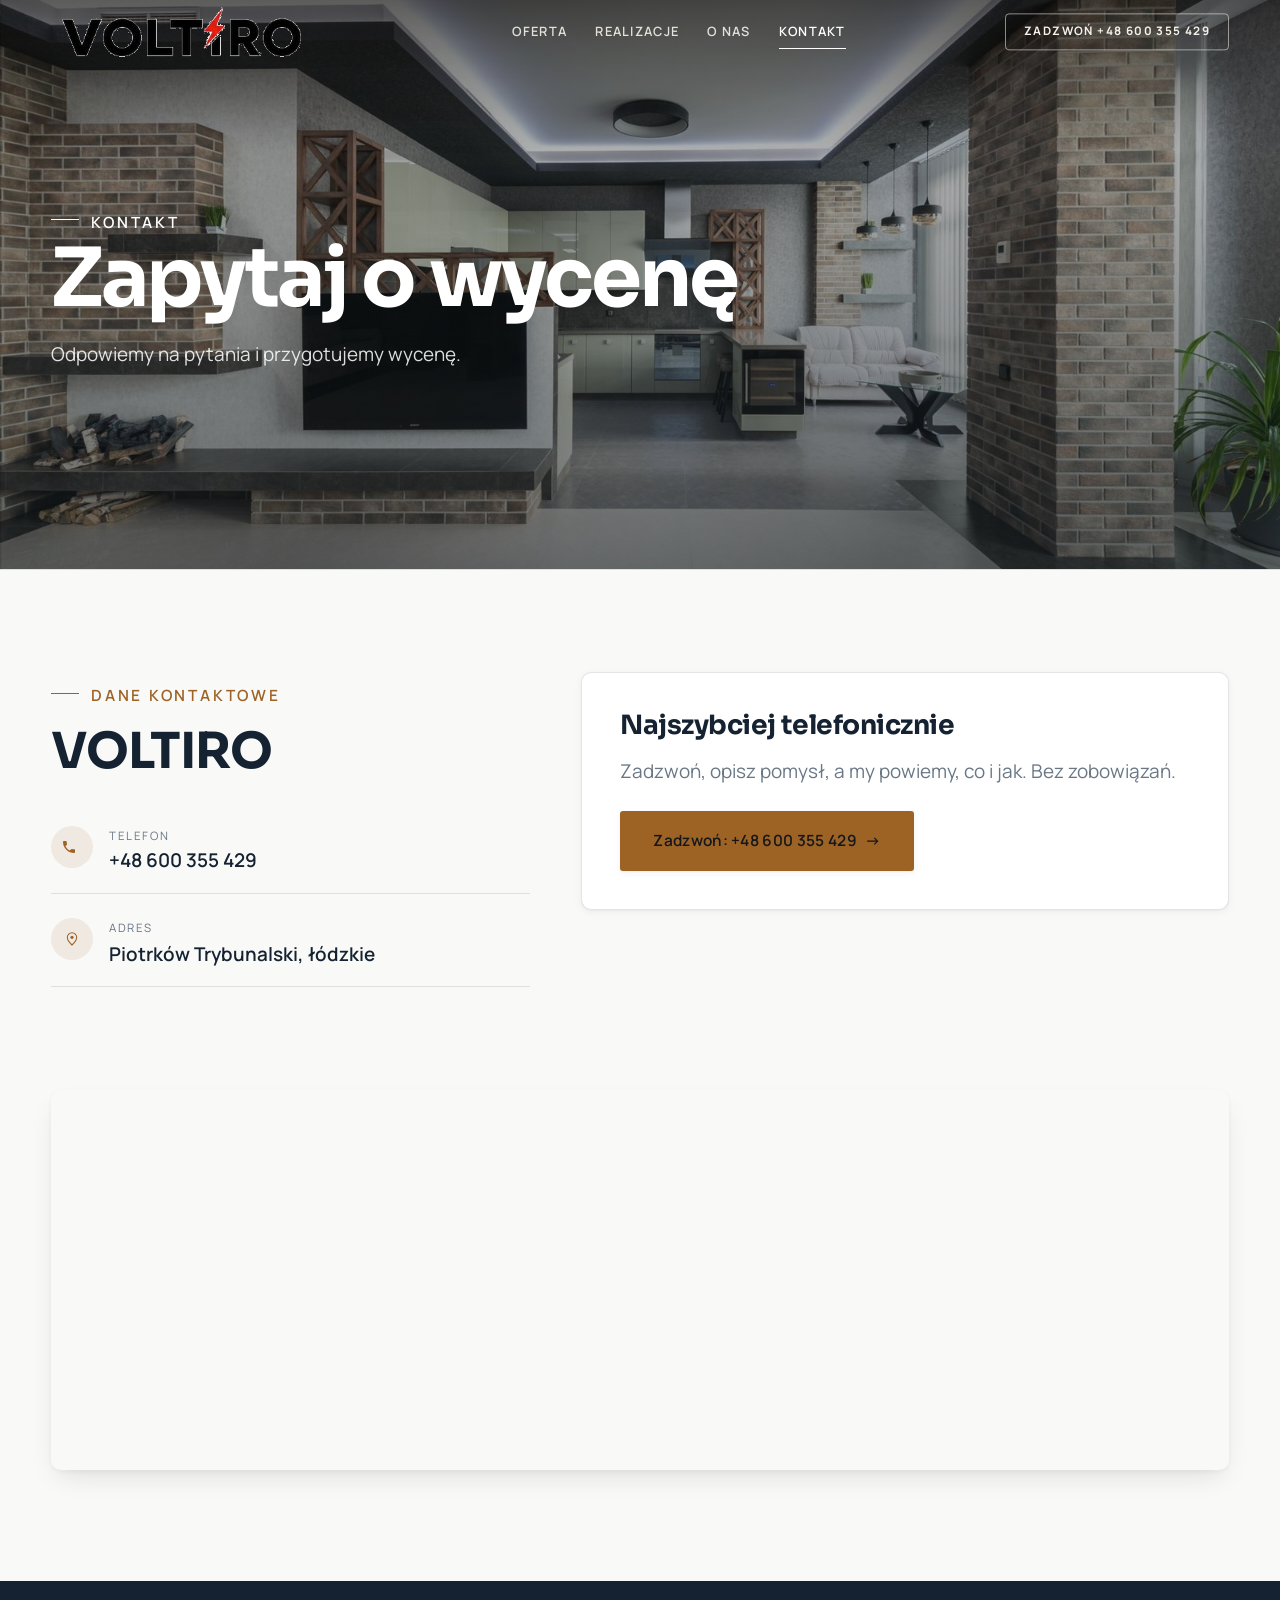
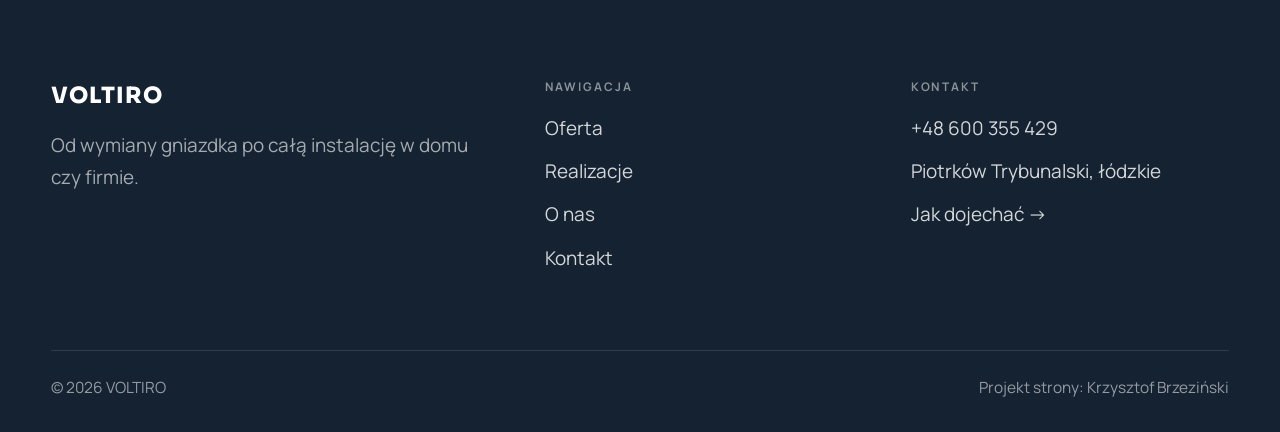
==== kontakt.html @ 6e421669 "Strona demo: voltiro" ====
<!DOCTYPE html>
<html lang="pl">
<head>
<meta charset="UTF-8">
<meta name="viewport" content="width=device-width, initial-scale=1.0">
<title>Kontakt - VOLTIRO</title>
<meta name="description" content="Kontakt VOLTIRO - Piotrków Trybunalski, łódzkie">
<link rel="preconnect" href="https://fonts.googleapis.com">
<link rel="preconnect" href="https://fonts.gstatic.com" crossorigin>
<link href="https://fonts.googleapis.com/css2?family=Sora:wght@600;700;800&family=Manrope:wght@400;500;600&display=swap" rel="stylesheet">
<link rel="stylesheet" href="assets/styles.css">
</head>
<body>

<header class="nav">
  <div class="wrap nav-inner">
    <a class="brand brand-has-logo" href="index.html"><img class="brand-logo" src="img/logo.png" alt="VOLTIRO"></a>
    <nav class="nav-links">
      <a href="oferta.html">Oferta</a>
      <a href="realizacje.html">Realizacje</a>
      <a href="o-nas.html">O nas</a>
      <a href="kontakt.html" class="active">Kontakt</a>
      <a href="tel:+48600355429" class="btn btn-accent">Zadzwoń +48 600 355 429</a>
    </nav>
    <button class="nav-toggle" aria-label="Menu"><span></span><span></span><span></span></button>
  </div>
</header>

<section class="pagehead">
  <img src="img/g4.jpg" alt="VOLTIRO - Zapytaj o wycenę">
  <div class="wrap">
    <span class="eyebrow">Kontakt</span>
    <h1>Zapytaj o wycenę</h1>
    <p>Odpowiemy na pytania i przygotujemy wycenę.</p>
  </div>
</section>
<section>
  <div class="wrap contact-grid">
    <div class="reveal">
      <span class="eyebrow">Dane kontaktowe</span>
      <h2 style="margin:var(--space-4) 0 var(--space-6)">VOLTIRO</h2>
      <div class="info-list">
        <div class="info-row"><div class="ic"><svg class="ico-tel" width="16" height="16" viewBox="0 0 24 24" fill="none" aria-hidden="true"><path d="M6.6 10.8a15.5 15.5 0 0 0 6.6 6.6l2.2-2.2a1 1 0 0 1 1-.24 11.4 11.4 0 0 0 3.6.58 1 1 0 0 1 1 1V20a1 1 0 0 1-1 1A17 17 0 0 1 3 4a1 1 0 0 1 1-1h3.5a1 1 0 0 1 1 1c0 1.25.2 2.46.58 3.6a1 1 0 0 1-.25 1l-2.23 2.2Z" fill="currentColor"/></svg></div><div><div class="lbl">Telefon</div><a class="val" href="tel:+48600355429">+48 600 355 429</a></div></div>
        <div class="info-row"><div class="ic"><svg class="ico-pin" width="16" height="16" viewBox="0 0 24 24" fill="none" aria-hidden="true"><path d="M12 21s7-6.1 7-11.5A7 7 0 0 0 5 9.5C5 14.9 12 21 12 21Z" stroke="currentColor" stroke-width="1.6" fill="none"/><circle cx="12" cy="9.5" r="2.4" fill="currentColor"/></svg></div><div><div class="lbl">Adres</div><div class="val">Piotrków Trybunalski, łódzkie</div></div></div>
      </div>
    </div>
    <div class="reveal">
      <div class="form">
        <h3 style="margin-bottom:var(--space-4)">Najszybciej telefonicznie</h3>
        <p class="muted" style="margin-bottom:var(--space-5)">Zadzwoń, opisz pomysł, a my powiemy, co i jak. Bez zobowiązań.</p>
        <a href="tel:+48600355429" class="btn btn-accent" style="justify-content:center">Zadzwoń: +48 600 355 429 <span class="arr">→</span></a>
      </div>
    </div>
  </div>
</section>
<section style="padding-top:0">
  <div class="wrap reveal">
    <iframe class="map" title="VOLTIRO - Piotrków Trybunalski" src="https://maps.google.com/maps?q=VOLTIRO%20Piotrk%C3%B3w%20Trybunalski&z=15&output=embed" loading="lazy" referrerpolicy="no-referrer-when-downgrade"></iframe>
  </div>
</section>

<footer>
  <div class="wrap">
    <div class="foot-grid">
      <div class="foot-brand">
        <div class="name">VOLTIRO</div>
        <p>Od wymiany gniazdka po całą instalację w domu czy firmie.</p>
      </div>
      <div class="foot-col">
        <h4>Nawigacja</h4>
        <a href="oferta.html">Oferta</a>
        <a href="realizacje.html">Realizacje</a>
        <a href="o-nas.html">O nas</a>
        <a href="kontakt.html">Kontakt</a>
      </div>
      <div class="foot-col">
        <h4>Kontakt</h4>
        <a href="tel:+48600355429">+48 600 355 429</a>
        <p>Piotrków Trybunalski, łódzkie</p>
        <a href="https://www.google.com/maps?cid=14498389958621263800" target="_blank" rel="noopener">Jak dojechać →</a>
      </div>
    </div>
    <div class="foot-bot">
      <span>© 2026 VOLTIRO</span>
      <span>Projekt strony: Krzysztof Brzeziński</span>
    </div>
  </div>
</footer>
<div class="sticky-call"><a class="sc-call" href="tel:+48600355429"><svg class="ico-tel" width="16" height="16" viewBox="0 0 24 24" fill="none" aria-hidden="true"><path d="M6.6 10.8a15.5 15.5 0 0 0 6.6 6.6l2.2-2.2a1 1 0 0 1 1-.24 11.4 11.4 0 0 0 3.6.58 1 1 0 0 1 1 1V20a1 1 0 0 1-1 1A17 17 0 0 1 3 4a1 1 0 0 1 1-1h3.5a1 1 0 0 1 1 1c0 1.25.2 2.46.58 3.6a1 1 0 0 1-.25 1l-2.23 2.2Z" fill="currentColor"/></svg> Zadzwoń</a><a class="sc-quote" href="kontakt.html">Bezpłatna wycena</a></div>

<script src="assets/main.js"></script>
</body>
</html>
---- assets/styles.css ----
/* ============================================================
   STOLBASZ — premium, architektoniczny B2B fit-out
   Jasna paleta, zero brązu. System wg premium-web-craft.
   Projekt strony: Krzysztof Brzeziński
   ============================================================ */

:root{
  /* PALETA — jasna, architektoniczna, chłodna */
  --paper:#f5f7fa;          /* główne tło */
  --paper-2:#e7edf3;        /* sekcje alternatywne (chłodny jasny szary) */
  --paper-3:#e7edf3;        /* delikatne wypełnienia */
  --ink:#142231;            /* tekst główny — chłodny grafit */
  --ink-soft:#2c3e52;       /* nagłówki drugorzędne */
  --muted:#697785;          /* tekst poboczny */
  --line:rgba(20,34,49,.12);/* hairline */
  --accent:#e8a00c;         /* stonowany petrol-slate — jedyny akcent */
  --accent-d:#c47f06;
  --accent-soft:rgba(232,160,12,.10);
  --dark:#142231;           /* sekcje ciemne (stopka/CTA) */

  /* ODSTĘPY — skala 4/8 */
  --space-1:4px; --space-2:8px; --space-3:12px; --space-4:16px; --space-5:24px;
  --space-6:32px; --space-7:48px; --space-8:64px; --space-9:96px; --space-10:128px;

  /* TYPOGRAFIA — fluid clamp() (skala podbita 16.07.2026: większe, czytelniejsze litery — uwaga Adama) */
  --text-sm:clamp(.9rem,.87rem + .12vw,1rem);
  --text-base:clamp(1.08rem,1.04rem + .18vw,1.2rem);
  --text-lg:clamp(1.24rem,1.15rem + .34vw,1.44rem);
  --text-h3:clamp(1.34rem,1.22rem + .55vw,1.66rem);
  --text-h2:clamp(2.1rem,1.66rem + 2.1vw,3.1rem);
  --text-h1:clamp(2.9rem,2.1rem + 4vw,5.1rem);

  /* PROMIENIE — architektoniczne, raczej ostre */
  --r-sm:3px; --r-md:6px; --r-lg:10px;

  /* RUCH */
  --ease:cubic-bezier(.25,.46,.45,.94); --dur:.24s;

  /* CIENIE — miękkie, warstwowe */
  --sh-sm:0 1px 2px rgba(16,24,32,.04), 0 2px 8px rgba(16,24,32,.05);
  --sh-md:0 2px 6px rgba(16,24,32,.05), 0 12px 28px -8px rgba(16,24,32,.12);
  --sh-lg:0 6px 14px rgba(16,24,32,.07), 0 26px 56px -18px rgba(16,24,32,.22);

  --hairline:1px solid var(--line);

  --font-display:'Sora','Manrope',sans-serif;
  --font-body:'Manrope',sans-serif;
}

*{box-sizing:border-box;margin:0;padding:0}
html{scroll-behavior:smooth}
body{
  font-family:var(--font-body);
  font-size:var(--text-base);
  line-height:1.65;
  color:var(--ink);
  background:var(--paper);
  -webkit-font-smoothing:antialiased;
  text-rendering:optimizeLegibility;
}
img{max-width:100%;display:block}
a{color:inherit;text-decoration:none}

.wrap{width:min(92%,1180px);margin-inline:auto}
section{padding-block:clamp(52px,6.5vw,96px)}

h1,h2,h3{font-family:var(--font-display);font-weight:700;line-height:1.08;letter-spacing:-.02em;color:var(--ink)}
h1{font-size:var(--text-h1);letter-spacing:-.035em}
h2{font-size:var(--text-h2);letter-spacing:-.025em}
h3{font-size:var(--text-h3)}
p{max-width:65ch}

.eyebrow{
  font-family:var(--font-body);
  font-size:var(--text-sm);
  font-weight:600;
  letter-spacing:.18em;
  text-transform:uppercase;
  color:var(--accent);
  display:inline-flex;align-items:center;gap:var(--space-3);
}
/* flex:none + margin-top = kreska trzyma się PIERWSZEJ linii. Wcześniej align-items:center
   centrowało ją względem całego bloku i przy zawinięciu (długi kicker typu
   „…WNĘTRZ · LESZNO · OD 2019") druga linia lądowała z brzydkim wcięciem. */
.eyebrow{align-items:flex-start}
.eyebrow>*,.eyebrow{text-wrap:balance}   /* dlugi kicker lamal sie na sierote typu samo „2019" w drugiej linii */
.eyebrow::before{content:"";width:28px;height:1px;background:var(--accent);display:inline-block;flex:none;margin-top:.62em}

.muted{color:var(--muted)}
.lead{font-size:var(--text-lg);line-height:1.55;color:var(--ink-soft);max-width:50ch}

/* ---------- BUTTONS ---------- */
.btn{
  display:inline-flex;align-items:center;gap:var(--space-2);
  font-weight:600;font-size:var(--text-sm);letter-spacing:.02em;
  padding:var(--space-4) var(--space-6);
  border-radius:var(--r-sm);
  transition:transform var(--dur) var(--ease),box-shadow var(--dur) var(--ease),background var(--dur) var(--ease);
  cursor:pointer;border:1px solid transparent;
}
.btn-accent{background:var(--accent);color:#fff;box-shadow:var(--sh-sm)}
.btn-accent:hover{background:var(--accent-d);transform:translateY(-2px);box-shadow:var(--sh-md)}
.btn-accent:active{transform:translateY(0);box-shadow:var(--sh-sm)}
.btn-ghost{background:transparent;color:var(--ink);border-color:var(--line)}
.btn-ghost:hover{border-color:var(--accent);color:var(--accent);transform:translateY(-2px)}
.btn-light{background:#fff;color:var(--ink);box-shadow:var(--sh-sm)}
.btn-light:hover{transform:translateY(-2px);box-shadow:var(--sh-md)}
.btn .arr{transition:transform var(--dur) var(--ease)}
.btn:hover .arr{transform:translateX(4px)}

/* ---------- NAV ---------- */
.nav{
  position:sticky;top:0;z-index:50;
  background:color-mix(in srgb,var(--paper) 88%,transparent);
  backdrop-filter:saturate(140%) blur(10px);
  border-bottom:var(--hairline);
}
.nav-inner{display:flex;align-items:center;justify-content:space-between;height:72px}
.brand{display:flex;flex-direction:column;line-height:1}
.brand .name{font-family:var(--font-display);font-weight:800;font-size:1.35rem;letter-spacing:.04em}
.brand .sub{font-size:.62rem;letter-spacing:.34em;text-transform:uppercase;color:var(--muted);margin-top:5px}
.nav-links{display:flex;align-items:center;gap:var(--space-6)}
.nav-links a{font-size:var(--text-sm);font-weight:500;color:var(--ink-soft);position:relative;padding-block:4px;transition:color var(--dur) var(--ease)}
.nav-links a::after{content:"";position:absolute;left:0;bottom:0;width:0;height:1.5px;background:var(--accent);transition:width var(--dur) var(--ease)}
.nav-links a:hover,.nav-links a.active{color:var(--ink)}
.nav-links a:hover::after,.nav-links a.active::after{width:100%}
.nav-links .btn{padding:var(--space-2) var(--space-5)}
/* przyciski w nav: właściwy kolor (przebij .nav-links a) + bez podkreślenia */
.nav-links a.btn-accent{color:#fff}
.nav-links a.btn-ghost,.nav-links a.btn-light{color:var(--ink)}
.nav-links a.btn::after{display:none}
.nav-toggle{display:none;background:none;border:none;cursor:pointer;flex-direction:column;gap:5px;padding:8px}
.nav-toggle span{width:24px;height:2px;background:var(--ink);transition:var(--dur)}

/* ---------- HERO (split) ---------- */
.hero{position:relative;overflow:hidden;border-bottom:var(--hairline)}
.hero-grid{display:grid;grid-template-columns:1.05fr .95fr;gap:clamp(24px,4vw,60px);align-items:center;
  padding-block:clamp(36px,4.5vw,64px)}
.hero-copy .eyebrow{margin-bottom:var(--space-5)}
.hero-copy h1{margin-bottom:var(--space-5)}
.hero-copy .lead{margin-bottom:var(--space-7)}
.hero-actions{display:flex;flex-wrap:wrap;gap:var(--space-4)}
.hero-art{position:relative;aspect-ratio:4/3;border-radius:var(--r-lg);overflow:hidden;box-shadow:var(--sh-lg)}
.hero-art img{width:100%;height:100%;object-fit:cover}
.hero-art::after{content:"";position:absolute;inset:0;background:linear-gradient(180deg,transparent 55%,rgba(18,24,28,.28))}
.hero-badge{position:absolute;left:var(--space-5);bottom:var(--space-5);z-index:2;
  background:rgba(252,252,251,.94);backdrop-filter:blur(4px);
  border-radius:var(--r-md);padding:var(--space-4) var(--space-5);box-shadow:var(--sh-md);max-width:78%}
.hero-badge strong{display:block;font-family:var(--font-display);font-size:1rem;letter-spacing:-.01em}
.hero-badge span{font-size:var(--text-sm);color:var(--muted)}

/* ---------- HERO duży / kinowy (strona główna) ---------- */
.hero-cine{position:relative;min-height:clamp(560px,82vh,840px);min-height:clamp(560px,82svh,840px);display:flex;align-items:center;overflow:hidden;border-bottom:var(--hairline)}
.hero-cine>img{position:absolute;inset:0;width:100%;height:100%;object-fit:cover;z-index:0}
.hero-cine::after{content:"";position:absolute;inset:0;z-index:1;
  background:linear-gradient(95deg,rgba(13,18,23,.86) 0%,rgba(13,18,23,.64) 32%,rgba(13,18,23,.24) 62%,rgba(13,18,23,.04) 100%)}
.hero-cine .wrap{position:relative;z-index:2;padding-block:var(--space-8)}
.hero-cine .hero-copy{max-width:660px}
.hero-cine .eyebrow{color:#fff;margin-bottom:var(--space-5)}
.hero-cine .eyebrow::before{background:#fff}
.hero-cine h1{color:#fff;margin-bottom:var(--space-5);font-size:clamp(2.9rem,2rem + 4.4vw,5.2rem);text-wrap:balance}
.hero-cine .lead{color:rgba(255,255,255,.92);max-width:48ch;margin-bottom:var(--space-7)}
.hero-cine .hero-actions{display:flex;flex-wrap:wrap;gap:var(--space-4)}
/* NISKIE OKNO (laptop z dokiem i paskami przeglądarki ma ~700-780 px wysokości widoku):
   H1 do 5.2rem + długi lead nie mieściły się i przyciski wypadały POD krawędź ekranu -
   klient widział stronę bez ani jednego CTA. Skalujemy w dół, zamiast przycinać treść. */
@media(min-width:821px) and (max-height:820px){
  .hero-cine{min-height:clamp(520px,94svh,780px)}
  .hero-cine .wrap{padding-block:var(--space-6)}
  .hero-cine h1{font-size:clamp(2.2rem,1.5rem + 2.6vw,3.6rem);margin-bottom:var(--space-4)}
  .hero-cine .eyebrow{margin-bottom:var(--space-4)}
  .hero-cine .lead{margin-bottom:var(--space-5);max-width:44ch}
}
@media(max-width:680px){
  .hero-cine{min-height:clamp(520px,76vh,640px);min-height:clamp(520px,76svh,640px);align-items:flex-end}
  .hero-cine::after{background:linear-gradient(0deg,rgba(13,18,23,.9) 6%,rgba(13,18,23,.45) 55%,rgba(13,18,23,.25) 100%)}
  .hero-cine .wrap{padding-bottom:var(--space-9)}
  /* TELEFON (~90% oglądających): lead potrafił zająć 8 linii i zepchnąć CTA poza pierwszy ekran.
     Zwężamy interlinię i skalę - treści nie ucinamy, bo to ona sprzedaje. */
  .hero-cine .lead{font-size:.98rem;line-height:1.5;margin-bottom:var(--space-5)}
  .hero-cine .eyebrow{font-size:.72rem;letter-spacing:.13em;margin-bottom:var(--space-4)}
  .hero-cine .eyebrow::before{width:20px}
  .hero-cine h1{margin-bottom:var(--space-4)}
}

/* full-bleed hero variant (podstrony) */
.pagehead{position:relative;min-height:46vh;min-height:46svh;display:flex;align-items:flex-end;overflow:hidden;border-bottom:var(--hairline)}
.pagehead img{position:absolute;inset:0;width:100%;height:100%;object-fit:cover}
.pagehead::after{content:"";position:absolute;inset:0;background:linear-gradient(180deg,rgba(18,24,28,.25),rgba(18,24,28,.62))}
.pagehead .wrap{position:relative;z-index:2;padding-block:var(--space-9);color:#fff}
.pagehead h1{color:#fff;max-width:18ch}
.pagehead .eyebrow{color:#fff}
.pagehead .eyebrow::before{background:#fff}
.pagehead p{color:rgba(255,255,255,.86);margin-top:var(--space-4);max-width:54ch}

/* ---------- STRIP (pasek skrótów / liczby) ---------- */
.strip{background:var(--dark);color:#fff}
.strip .wrap{display:grid;grid-template-columns:repeat(4,1fr);gap:var(--space-6);padding-block:var(--space-8)}
.strip .item .k{font-family:var(--font-display);font-size:clamp(1.6rem,1.2rem + 1.4vw,2.4rem);font-weight:800;letter-spacing:-.02em;color:#fff}
.strip .item .v{font-size:var(--text-sm);color:rgba(255,255,255,.66);margin-top:var(--space-2);line-height:1.45}
.strip .item{border-left:2px solid var(--accent);padding-left:var(--space-5)}

/* ---------- SECTION HEAD ---------- */
.head{max-width:48rem;margin-bottom:var(--space-8)}
.head.center{margin-inline:auto;text-align:center}
.head .eyebrow{margin-bottom:var(--space-4)}
.head h2{margin-bottom:var(--space-4)}
.head p{color:var(--muted);font-size:var(--text-lg);line-height:1.55}
.head.center p{margin-inline:auto}

/* ---------- INTRO SPLIT ---------- */
.split{display:grid;grid-template-columns:.92fr 1.08fr;gap:clamp(28px,5vw,80px);align-items:center}
.split.rev{grid-template-columns:1.08fr .92fr}
.split.rev .split-art{order:-1}
.split-art{position:relative;aspect-ratio:5/4;border-radius:var(--r-lg);overflow:hidden;box-shadow:var(--sh-lg)}
.split-art img{width:100%;height:100%;object-fit:cover}
.split-copy h2{margin-bottom:var(--space-5)}
.split-copy p+p{margin-top:var(--space-4)}
.split-copy .btn{margin-top:var(--space-6)}

/* ---------- SERVICES (zakres) ---------- */
.svc-grid{display:grid;grid-template-columns:repeat(auto-fit,minmax(280px,1fr));gap:var(--space-5)}
.svc{background:#fff;border:var(--hairline);border-radius:var(--r-md);padding:var(--space-7) var(--space-6);
  transition:transform var(--dur) var(--ease),box-shadow var(--dur) var(--ease),border-color var(--dur) var(--ease);
  position:relative;overflow:hidden}
.svc::before{content:"";position:absolute;left:0;top:0;width:3px;height:0;background:var(--accent);transition:height var(--dur) var(--ease)}
.svc:hover{transform:translateY(-4px);box-shadow:var(--sh-md);border-color:transparent}
.svc:hover::before{height:100%}
.svc .ic{font-family:var(--font-display);font-size:.8rem;font-weight:700;letter-spacing:.12em;color:var(--accent);margin-bottom:var(--space-4)}
.svc h3{margin-bottom:var(--space-3);font-size:1.22rem}
.svc p{color:var(--muted);font-size:var(--text-base);line-height:1.6}

/* big detailed service rows */
.svc-row{display:grid;grid-template-columns:.8fr 1.2fr;gap:clamp(20px,4vw,60px);align-items:center;padding-block:var(--space-8)}
.svc-row+.svc-row{border-top:var(--hairline)}
.svc-row.rev{grid-template-columns:1.2fr .8fr}
/* Naprzemienny układ wierszy oferty: co drugi wiersz ma zdjęcie po PRAWEJ.
   Było `order:-1` — martwy kod, bo zdjęcie i tak jest pierwszym dzieckiem w HTML,
   więc wszystkie wiersze wyglądały identycznie (zdjęcie zawsze z lewej), a `rev`
   zmieniało tylko szerokość kolumn. Znalezione 29.07.2026 przy różnicowaniu kierunków
   animacji (pomiar pozycji: art.mid 390/502 przy row.mid 756 — zawsze lewa strona). */
.svc-row.rev .svc-row-art{order:2}
.svc-row-art{aspect-ratio:4/3;border-radius:var(--r-md);overflow:hidden;box-shadow:var(--sh-md)}
.svc-row-art img{width:100%;height:100%;object-fit:cover}
.svc-row h3{font-size:1.5rem;margin-bottom:var(--space-4)}
.svc-row .num{font-family:var(--font-display);font-size:.85rem;font-weight:700;letter-spacing:.14em;color:var(--accent);display:block;margin-bottom:var(--space-3)}
.svc-row ul{list-style:none;margin-top:var(--space-4);display:flex;flex-direction:column;gap:var(--space-2)}
.svc-row li{position:relative;padding-left:var(--space-5);color:var(--muted);font-size:var(--text-base)}
.svc-row li::before{content:"";position:absolute;left:0;top:.62em;width:8px;height:1px;background:var(--accent)}

/* ---------- GALLERY (realizacje) ---------- */
.gallery{display:grid;grid-template-columns:repeat(12,1fr);gap:var(--space-4);grid-auto-rows:200px}
/* GALERIA MASONRY — pionowe zdjęcia (portrety beauty/wellness) bez przycinania: kolumny, height auto */
.gallery-masonry{column-count:3;column-gap:var(--space-4)}
@media(max-width:900px){.gallery-masonry{column-count:2}}
@media(max-width:560px){.gallery-masonry{column-count:1}}
.gallery-masonry .m-tile{break-inside:avoid;margin:0 0 var(--space-4);padding:0;position:relative;overflow:hidden;border-radius:var(--r-md);border:1px solid var(--line)}
.gallery-masonry .m-tile img{width:100%;height:auto;display:block}
.gallery-masonry .m-tile .cap{position:absolute;left:0;right:0;bottom:0;padding:var(--space-4);color:#fff;background:linear-gradient(0deg,rgba(0,0,0,.55),transparent);font-size:var(--text-sm)}
.gallery-masonry .m-tile .cap small{display:block;font-weight:400;opacity:.78;letter-spacing:.04em;text-transform:uppercase;font-size:.66rem;margin-top:3px}
.tile{position:relative;overflow:hidden;border-radius:var(--r-md);box-shadow:var(--sh-sm);
  transition:transform var(--dur) var(--ease),box-shadow var(--dur) var(--ease)}
.tile img{width:100%;height:100%;object-fit:cover;transition:transform .6s var(--ease)}
.tile:hover{box-shadow:var(--sh-md)}
.tile:hover img{transform:scale(1.05)}
.tile .cap{position:absolute;left:0;right:0;bottom:0;padding:var(--space-5) var(--space-4) var(--space-4);
  background:linear-gradient(transparent,rgba(18,24,28,.78));color:#fff;
  font-size:var(--text-sm);font-weight:600;letter-spacing:.01em;
  opacity:0;transform:translateY(8px);transition:var(--dur) var(--ease)}
.tile:hover .cap{opacity:1;transform:translateY(0)}
.tile .cap small{display:block;font-weight:400;opacity:.78;letter-spacing:.04em;text-transform:uppercase;font-size:.66rem;margin-top:3px}
/* bento spans */
.t-wide{grid-column:span 6}
.t-tall{grid-column:span 6;grid-row:span 2}
.t-std{grid-column:span 6}
.t-third{grid-column:span 4}
.t-two3{grid-column:span 8}

/* ---------- TRUST / WIARYGODNOŚĆ ---------- */
.trust{background:var(--paper-2)}
.trust-grid{display:grid;grid-template-columns:repeat(auto-fit,minmax(240px,1fr));gap:var(--space-5);margin-top:var(--space-7)}
.trust-card{background:#fff;border-radius:var(--r-md);padding:var(--space-7) var(--space-6);box-shadow:var(--sh-sm);border-top:3px solid var(--accent)}
.trust-card .big{font-family:var(--font-display);font-size:clamp(1.8rem,1.3rem + 1.6vw,2.6rem);font-weight:800;letter-spacing:-.02em;color:var(--ink);line-height:1}
.trust-card h3{font-size:1.12rem;margin:var(--space-3) 0 var(--space-2)}
.trust-card p{color:var(--muted);font-size:var(--text-base);line-height:1.55}

/* ---------- CTA band ---------- */
.cta{background:var(--dark);color:#fff;position:relative;overflow:hidden}
.cta .wrap{display:grid;grid-template-columns:1.4fr .6fr;gap:var(--space-7);align-items:center;position:relative;z-index:2}
.cta h2{color:#fff;max-width:20ch}
.cta p{color:rgba(255,255,255,.74);margin-top:var(--space-4)}
.cta-actions{display:flex;flex-direction:column;gap:var(--space-3);align-items:flex-start}
.cta::before{content:"";position:absolute;right:-80px;top:-80px;width:360px;height:360px;border-radius:50%;
  background:radial-gradient(circle,var(--accent-soft),transparent 70%)}

/* ---------- CONTACT ---------- */
.contact-grid{display:grid;grid-template-columns:.85fr 1.15fr;gap:clamp(28px,4vw,56px);align-items:start}
.info-list{display:flex;flex-direction:column;gap:var(--space-2)}
.info-row{display:flex;gap:var(--space-4);align-items:flex-start;padding-block:var(--space-4);border-bottom:var(--hairline)}
.info-row .ic{flex:none;width:42px;height:42px;display:grid;place-items:center;border-radius:50%;
  background:var(--accent-soft);color:var(--accent);font-size:1.05rem}
.info-row .lbl{font-size:.72rem;letter-spacing:.14em;text-transform:uppercase;color:var(--muted)}
.info-row .val{font-weight:600;font-size:var(--text-base);margin-top:2px}
.info-row a.val:hover{color:var(--accent)}
.map{border:none;border-radius:var(--r-lg);box-shadow:var(--sh-md);width:100%;height:100%;min-height:380px;filter:grayscale(.2) contrast(1.02)}
.form{background:#fff;border:var(--hairline);border-radius:var(--r-lg);padding:clamp(24px,3vw,40px);box-shadow:var(--sh-sm)}
.form .fld{margin-bottom:var(--space-5)}
.form label{display:block;font-size:var(--text-sm);font-weight:600;margin-bottom:var(--space-2)}
.form input,.form textarea{width:100%;font-family:inherit;font-size:var(--text-base);color:var(--ink);
  padding:var(--space-4);border:var(--hairline);border-radius:var(--r-sm);background:var(--paper);transition:border-color var(--dur)}
.form input:focus,.form textarea:focus{outline:none;border-color:var(--accent);background:#fff}
.form textarea{resize:vertical;min-height:120px}
.form .note{font-size:var(--text-sm);color:var(--muted);margin-top:var(--space-3)}

/* ---------- FOOTER ---------- */
footer{background:var(--dark);color:#fff;padding-block:var(--space-9) var(--space-6)}
.foot-grid{display:grid;grid-template-columns:1.4fr 1fr 1fr;gap:var(--space-7);margin-bottom:var(--space-8)}
.foot-brand .name{font-family:var(--font-display);font-weight:800;font-size:1.4rem;letter-spacing:.04em}
.foot-brand p{color:rgba(255,255,255,.62);margin-top:var(--space-4);font-size:var(--text-base);max-width:38ch}
.foot-col h4{font-size:.74rem;letter-spacing:.16em;text-transform:uppercase;color:rgba(255,255,255,.5);margin-bottom:var(--space-4)}
.foot-col a,.foot-col p{display:block;color:rgba(255,255,255,.82);font-size:var(--text-base);margin-bottom:var(--space-3)}
.foot-col a:hover{color:#fff}
.foot-bot{border-top:1px solid rgba(255,255,255,.12);padding-top:var(--space-5);display:flex;justify-content:space-between;flex-wrap:wrap;gap:var(--space-3);
  font-size:var(--text-sm);color:rgba(255,255,255,.55)}
.foot-bot a:hover{color:#fff}

/* ---------- REVEAL ---------- */
.reveal{opacity:0;transform:translateY(22px);transition:opacity .6s var(--ease),transform .6s var(--ease)}
.reveal.in{opacity:1;transform:none}

/* ---------- RESPONSIVE ---------- */
@media(max-width:920px){
  .hero-grid,.split,.split.rev,.svc-row,.svc-row.rev,.cta .wrap,.contact-grid,.foot-grid{grid-template-columns:1fr}
  .split.rev .split-art,.svc-row.rev .svc-row-art{order:0}
  .hero-art{aspect-ratio:16/10;max-height:420px}
  .strip .wrap{grid-template-columns:repeat(2,1fr);gap:var(--space-7)}
  .gallery{grid-auto-rows:180px}
  .t-wide,.t-tall,.t-std,.t-third,.t-two3{grid-column:span 6}
  .t-tall{grid-row:span 1}
  .cta-actions{flex-direction:row;flex-wrap:wrap}
  .foot-grid{gap:var(--space-6)}
}
@media(max-width:680px){
  .nav-links{position:fixed;inset:72px 0 auto 0;background:var(--paper);flex-direction:column;align-items:stretch;
    gap:0;padding:var(--space-4) 6%;border-bottom:var(--hairline);box-shadow:var(--sh-md);
    transform:translateY(-120%);transition:transform var(--dur) var(--ease)}
  .nav-links.open{transform:translateY(0)}
  .nav-links a{padding-block:var(--space-4);border-bottom:var(--hairline)}
  .nav-links .btn{margin-top:var(--space-3);justify-content:center}
  .nav-toggle{display:flex}
  .strip .wrap{grid-template-columns:1fr}
  .gallery{grid-template-columns:repeat(6,1fr)}
  .foot-grid{grid-template-columns:1fr}
}
@media(prefers-reduced-motion:reduce){
  *{animation-duration:.01ms!important;transition:none!important}
  .reveal{opacity:1!important;transform:none!important}
  html{scroll-behavior:auto}
}

/* ============================================================
   PREMIUM LAYER — destylat deep-researchu branż (anty-AI, spokój).
   Zmienne STOLBASZ (--accent/--ink/--paper/--line/--dark). Ruch ledwo
   zauważalny, krzywa cubic-bezier(.16,.84,.44,1); prefers-reduced-motion
   pokryte blanketem wyżej. Karty hairline zamiast cieni = #1 sygnał „nie-AI".
   ============================================================ */

/* więcej oddechu między sekcjami (liderzy: 110-130px) */
section{padding-block:clamp(64px,8vw,128px)}

/* 1) Aksamitny reveal — dłuższa, miękka krzywa zamiast „skoku" */
.reveal{transition:opacity .9s cubic-bezier(.16,.84,.44,1),transform .9s cubic-bezier(.16,.84,.44,1);will-change:opacity,transform}
/* stagger TYLKO w galerii (tam pozycja = porządek dzieci) */
.gallery .reveal:nth-child(2){transition-delay:.07s}
.gallery .reveal:nth-child(3){transition-delay:.14s}
.gallery .reveal:nth-child(4){transition-delay:.21s}
.gallery .reveal:nth-child(5){transition-delay:.28s}
.gallery .reveal:nth-child(6){transition-delay:.35s}

/* 2) Hero STATYCZNY na .hero-cine — Ken Burns CAŁKIEM WYŁĄCZONY 26.06 (3. zgłoszenie Szymona).
   GENEZA: animowanie scale na <img> hero z teksturami (cegły/framugi) re-samplinguje obraz
   klatka po klatce → na części ekranów drobne drganie/shimmer = „heroshot się trzęsie".
   translateY usunięto wcześniej, scale-only + will-change/GPU NIE wystarczyły do GWARANCJI gładkości.
   Krzysztof zażądał pewności („make sure, że błąd się nie pojawi") > efekt. Zero animacji = 0% drgania.
   Delikatny zoom zostaje TYLKO w pełnoekranowych hero gastro/studio (hg-bg/hs-bg — tło, inny
   mechanizm, chwalone, nigdy nie zgłaszane). NIE wracać do KB na .hero-cine bez realnego testu
   na sprzęcie klienta — to ryzyko regresji „trzęsienia”. */
/* BEZPIECZNY "wow" na hero = jednorazowy FADE-IN (opacity), nie zoom.
   opacity nie dotyka bitmapy → gładkie na KAŻDYM zdjęciu/ekranie/GPU, zero ryzyka migotania.
   Geometryczny ruch (scale/translate) na .hero-cine jest ZAKAZANY (bramka pilnuje). */
@keyframes heroFade{from{opacity:0}to{opacity:1}}
.hero-cine>img{transform:none;animation:heroFade 1.1s ease-out both}

/* 3) Akcentowy hairline pod nagłówkiem sekcji, który „rysuje się" przy wejściu */
.head h2{position:relative;padding-bottom:18px}
.head h2::after{content:"";position:absolute;left:0;bottom:0;height:1px;width:0;background:var(--accent);transition:width 1s cubic-bezier(.16,.84,.44,1) .15s}
.head.center h2::after{left:50%;transform:translateX(-50%)}
.head.reveal.in h2::after,.head.center.reveal.in h2::after{width:54px}

/* 4) Karty HAIRLINE zamiast cieni/zaokrągleń (najmocniejszy anty-AI detal) */
.svc{background:transparent;border:1px solid var(--line);border-radius:var(--r-sm);box-shadow:none}
.svc:hover{box-shadow:none;border-color:var(--accent);transform:translateY(-3px)}
.trust-card{background:transparent;box-shadow:none;border:1px solid var(--line);border-top:2px solid var(--accent);border-radius:var(--r-sm)}
.tile{box-shadow:none;border-radius:var(--r-sm)}
.tile:hover{box-shadow:none}

/* 5) Sticky-nav kondensuje się po przewinięciu (sygnał dopracowania) */
.nav{transition:box-shadow .4s ease,background .4s ease}
.nav.is-stuck{box-shadow:0 1px 0 var(--line),0 14px 30px -24px rgba(0,0,0,.45)}
.nav-inner{transition:height .35s var(--ease)}
.nav.is-stuck .nav-inner{height:60px}

/* 6) MANIFESTO — pełnoekranowy cytat-bohater (zastępuje generyczne „Dlaczego my") */
.manifesto{background:var(--paper-2);text-align:center}
.manifesto .wrap{max-width:60rem}
.manifesto p{font-family:var(--font-display);font-style:italic;font-size:clamp(1.6rem,1rem + 2.4vw,2.8rem);line-height:1.32;color:var(--ink-soft);margin-inline:auto;max-width:26ch;position:relative;padding-top:var(--space-8)}
.manifesto p::before{content:"";position:absolute;top:0;left:50%;transform:translateX(-50%);width:54px;height:1px;background:var(--accent)}
.manifesto p span{color:var(--accent);font-style:italic}

/* 7) GATEWAYS — 3 duże bramy-zdjęcia (zamiast paska menu usług) */
.gateways{display:grid;grid-template-columns:repeat(3,1fr);gap:var(--space-4)}
.gateway{position:relative;aspect-ratio:3/4;overflow:hidden;border-radius:var(--r-sm);display:block}
.gateway img{width:100%;height:100%;object-fit:cover;transition:transform .8s var(--ease),filter .5s var(--ease)}
.gateway::after{content:"";position:absolute;inset:0;background:linear-gradient(180deg,transparent 38%,rgba(18,24,28,.74))}
.gateway:hover img{transform:scale(1.05);filter:brightness(1.05)}
.gateway .g-ttl{position:absolute;left:0;right:0;bottom:0;z-index:2;padding:var(--space-6) var(--space-5);color:#fff;font-family:var(--font-display);font-size:1.45rem;letter-spacing:-.01em;line-height:1.15}
.gateway .g-ttl small{display:block;font-family:var(--font-body);font-size:var(--text-sm);font-weight:400;opacity:.82;letter-spacing:.03em;margin-top:5px}
@media(max-width:760px){.gateways{grid-template-columns:1fr}.gateway{aspect-ratio:16/10}}

/* 8) LOGO klienta w nagłówku (gdy podane --logo) */
/* 52px domyślnie (feedback Bartka 06.07.2026: 40px ginęło, uwaga padła 3x; ~56px sprawdzone na żywym demie anna-borowiec-makeup) */
.brand-logo{height:64px;width:auto;max-width:300px;object-fit:contain;display:block}
.nav.is-stuck .brand-logo{height:52px}
@media(max-width:680px){.brand-logo{height:46px;max-width:210px}}


/* === RWD: nagłówki na wąskich ekranach (dodane 17.07.2026 razem z fixem clamp) ===
   Po przywróceniu działania clamp() dolna granica --text-h1 (2.9rem) rozpychała
   dokument przy długich polskich słowach na telefonach. Tu ją zjeżdżamy. */
@media (max-width:560px){
  :root{
    --text-h1:clamp(1.9rem, 1.15rem + 4.4vw, 2.7rem);
    --text-h2:clamp(1.5rem, 1rem + 3vw, 2.1rem);
  }
  .hero-cine h1{font-size:clamp(1.9rem, 1.15rem + 4.4vw, 2.7rem)}
  h1,h2{overflow-wrap:break-word}
}

/* GODZINY (godziny_grid z briefu) — dzień po lewej, godziny po prawej. Wcześniej BRAK stylu
   powodował sklejenie "Poniedziałek-Piątek8:00-20:00" (dodane 2026-07-21). Neutralne dla dem bez grafiku. */
.godz{display:flex;flex-direction:column;gap:2px;max-width:440px;margin-top:8px}
.godz-row{display:flex;justify-content:space-between;align-items:baseline;gap:24px;padding:10px 0;border-bottom:1px solid var(--line)}
.godz-row:last-child{border-bottom:0}
.godz-row b{font-weight:600;color:var(--ink)}
.godz-row span{color:var(--muted);white-space:nowrap}

/* === rodzina: fachowcy === */
/* ============================================================
   RODZINA: FACHOWCY (hydraulik/elektryk/remont/brukarstwo/ogrodzenia)
   Doklejane NA WIERZCH base.css. Dziedziczy paletę/fonty skórki (trade/elektryk).
   Filozofia: telefon-bohater + zaufanie + „bezpłatna wycena". Spokój, nie krzyk.
   (count-up i podwójny iframe mapy świadomie pominięte - krytyka blueprintu.)
   ============================================================ */

/* --- PROCES - oś „jak pracujemy" (podpis rodziny, czego nie ma w meblach) --- */
.proces{background:var(--paper-2)}
.proces-line{list-style:none;display:grid;grid-template-columns:repeat(4,1fr);gap:var(--space-5);position:relative;margin:0;padding:0}
.proces-line li{position:relative;padding-top:var(--space-7)}
.proces-line li::before{content:"";position:absolute;top:14px;left:0;right:0;height:1px;background:var(--line)}
.proces-line li:last-child::before{right:50%}
.proces-line li:first-child::before{left:50%}
.proces-line li::after{content:"";position:absolute;top:9px;left:calc(50% - 6px);width:11px;height:11px;border-radius:50%;background:var(--accent);box-shadow:0 0 0 4px var(--paper-2)}
.proces-line .pno{font-family:var(--font-display);font-weight:800;font-size:1.5rem;color:var(--accent);letter-spacing:-.02em;display:block;margin-bottom:var(--space-3);text-align:center}
.proces-line h3{font-size:1.1rem;margin-bottom:var(--space-2);text-align:center}
.proces-line p{color:var(--muted);font-size:var(--text-sm);line-height:1.5;text-align:center;max-width:26ch;margin-inline:auto}
@media(max-width:820px){
  .proces-line{grid-template-columns:1fr;gap:0}
  .proces-line li{padding:var(--space-5) 0 var(--space-5) var(--space-7)}
  .proces-line li::before{left:5px;right:auto;top:0;bottom:0;width:1px;height:auto}
  .proces-line li:first-child::before,.proces-line li:last-child::before{left:5px;right:auto}
  .proces-line li::after{top:var(--space-6);left:0}
  .proces-line .pno,.proces-line h3,.proces-line p{text-align:left;margin-inline:0}
}

/* --- OBSZAR DZIAŁANIA - lokalność (chipy z REALNEGO miasta, bez drugiego iframe) --- */
.obszar .head{text-align:center;margin-inline:auto}
.obszar .head .eyebrow{justify-content:center}
.obszar-list{list-style:none;display:flex;flex-wrap:wrap;justify-content:center;gap:var(--space-3);margin:0;padding:0;max-width:60rem;margin-inline:auto}
.obszar-list li{border:1px solid var(--line);border-radius:999px;padding:var(--space-2) var(--space-5);
  font-size:var(--text-sm);font-weight:600;color:var(--ink-soft);transition:border-color .24s var(--ease),color .24s var(--ease)}
.obszar-list li:hover{border-color:var(--accent);color:var(--accent)}
.obszar-list li.is-home{background:var(--accent);border-color:var(--accent);color:#fff}

/* --- STICKY-CALL - dolny pasek mobile (najważniejszy konwerter tej rodziny) --- */
.sticky-call{display:none}
@media(max-width:820px){
  .sticky-call{display:grid;grid-template-columns:1fr 1fr;gap:1px;position:fixed;left:0;right:0;bottom:0;z-index:90;
    background:var(--line);box-shadow:0 -6px 20px -10px rgba(0,0,0,.4)}
  .sticky-call a{padding:15px 8px;text-align:center;font-weight:700;font-size:.95rem;letter-spacing:.01em}
  .sc-call{background:var(--accent);color:#fff}
  .sc-quote{background:var(--paper);color:var(--ink)}
  body{padding-bottom:56px}
}

/* --- Blok „Awaria? Dzwoń” (opcjonalny, hydraulik/elektryk) --- */
.awaria{background:var(--dark);color:#fff}
.awaria .wrap{display:flex;flex-wrap:wrap;align-items:center;justify-content:space-between;gap:var(--space-5);padding-block:var(--space-7)}
.awaria h3{color:#fff;font-size:clamp(1.3rem,1rem + 1.2vw,1.8rem)}
.awaria p{color:rgba(255,255,255,.72);margin-top:var(--space-2)}
.awaria .btn-accent{white-space:nowrap}

/* === CERTYFIKATY / CZYM PRACUJEMY (gated: renderuje sie tylko gdy brief poda certy/marki/gwarancja) - mocny lever dla dekarzy === */
.auto-marki .marki-list{display:flex;flex-wrap:wrap;justify-content:center;gap:clamp(.8rem,2.5vw,1.6rem);list-style:none;margin:var(--space-7) 0 0;padding:0}
.auto-marki .marki-list li{font-family:var(--font-display);text-transform:uppercase;letter-spacing:.12em;font-weight:600;
  font-size:clamp(.82rem,1.5vw,1rem);color:var(--ink-soft);padding:.5rem 1rem;border:1px solid var(--line);border-radius:var(--r-sm)}
.marki-gwar{text-align:center;color:var(--muted);font-size:var(--text-sm);margin-top:var(--space-6)}

/* ============================================================
   FAZA 3 - OSOBNY UKŁAD FACHOWCY (research wf_e4ed63db + krytyka z policzonym WCAG). Doklejane na wierzch.
   Tożsamość: ZAUFANIE + DUŻY TELEFON + DOWÓD. Dwublok hero (zdjęcie | lity panel), bezpośrednio, solidnie.
   ============================================================ */

/* --- P0 KONTRAST: bursztyn jako TEKST na jasnym = 2.0 FAIL (policzone). Naprawy (bursztyn->ciemny tekst / ink). --- */
.btn-accent{color:#14171c}                                  /* bursztyn + ciemny tekst = 8.28 PASS */
.sticky-call .sc-call{color:#14171c}                        /* sticky bursztyn + ciemny tekst */
.obszar-list li.is-home{background:var(--ink);border-color:var(--ink);color:#fff}  /* było bursztyn+biel 2.17 -> ink+biel 16.29 */
.proces-line .pno{color:var(--ink-soft)}                    /* numery procesu: było bursztyn 2.0 -> ink-soft (czytelne); kropka osi zostaje bursztyn (grafika) */

/* --- Ikona telefonu (uzywana w hero hf-phone-num; nav styluje silnik NAV NOBU) --- */
.ico-tel{vertical-align:-2px;margin-right:.3em}

/* === HERO FACHOWCY — WARIANT A „PEŁNY EKRAN" (wybór K. 27.07.2026; zastąpił dwublok 46%/54%).
   Powód zmiany: stary dwublok nie dobijał do końca ekranu (zostawał pusty pas nad promise-bar),
   zdjęcie było ucięte w wąski pasek, a dowód (ocena/gwarancja) siedział dopiero niżej w trust-bar.
   Teraz: zdjęcie na pełny ekran + gradient od lewej (tekst czytelny NIE przez wycięty panel,
   tylko przez policzony overlay), gigant-telefon, dowód w pierwszym ekranie.
   Zdjęcie zostaje PIERWSZYM dzieckiem sekcji (blur-guard + mobilny fallback). STATYCZNE, bez Ken Burns.
   Poprzednia wersja: fachowcy.css.bak-20260727-201952-przed-heroA === */
.hero-fach{position:relative;isolation:isolate;display:flex;align-items:center;
  min-height:clamp(560px,92vh,900px);min-height:clamp(560px,92svh,900px)}
.hf-photo{position:absolute;inset:0;width:100%;height:100%;object-fit:cover;display:block;
  background:var(--dark);z-index:-2}                          /* EAGER, bez animacji (zero janku) */
/* Gradient trzyma ciemno DO ~62% szerokości, bo dotąd sięga najdłuższa linia tekstu (.hf-inner 46rem).
   Wcześniejsza wersja jaśniała już od 34% i końcówki linii lądowały na jasnym tle. */
.hero-fach::after{content:"";position:absolute;inset:0;z-index:-1;
  background:linear-gradient(102deg,rgba(14,17,21,.95) 0%,rgba(14,17,21,.9) 30%,rgba(14,17,21,.74) 55%,rgba(14,17,21,.4) 78%,rgba(14,17,21,.26) 100%)}
.hf-panel{width:min(92%,1180px);margin-inline:auto;color:#fff;   /* ta sama miara co .wrap w base.css */
  padding:clamp(6.5rem,13vh,9rem) 0 clamp(2.6rem,6vh,3.6rem)}
.hf-inner{max-width:46rem}
/* Akcent SKÓRKI rozjaśniony do czytelności na ciemnym tle. NIE hardkodować bursztynu:
   każda skórka ma swój akcent (elektryk=niebieski, dach=czerwony...), a stały kolor rozjeżdżał
   się z przyciskami. Pierwsza deklaracja = fallback dla przeglądarek bez color-mix.
   Dwa poziomy, bo WCAG stawia różne progi: --accent-lit dla MAŁEGO tekstu (kicker, próg 4.5:1;
   62% daje 7.5 na tle hero), --accent-strong dla DUŻEGO (akcent w H1, próg 3:1; 74% daje 6.1
   i jest wyraźnie widoczny - przy 62% ginął i wyglądał po prostu na biały). Policzone, nie na oko. */
.hero-fach{--accent-lit:rgba(255,255,255,.92);--accent-strong:rgba(255,255,255,.96)}
@supports (color:color-mix(in srgb,red,#fff)){
  .hero-fach{--accent-lit:color-mix(in srgb,var(--accent) 62%,#fff);
             --accent-strong:color-mix(in srgb,var(--accent) 74%,#fff)}
}
.hf-kicker{font-family:var(--font-display);font-weight:700;text-transform:uppercase;letter-spacing:.2em;
  font-size:clamp(.74rem,1.4vw,.88rem);color:var(--accent-lit);display:flex;align-items:center;gap:.8rem}
.hf-kicker::before{content:"";width:34px;height:2px;background:var(--accent-lit);flex:none}
.hf-title{color:#fff;font-family:var(--font-display);font-weight:800;line-height:1.02;letter-spacing:-.022em;
  font-size:clamp(2.3rem,1.6rem + 3.2vw,4.3rem);margin:var(--space-4) 0 var(--space-4);text-wrap:balance}
.hf-title em{font-style:normal;color:var(--accent-strong)}        /* druga część H1 = akcent skórki, rozjaśniony */
.hf-lead{color:rgba(255,255,255,.86);font-size:clamp(1rem,.96rem + .3vw,1.18rem);line-height:1.6;max-width:38rem}
.hf-phone{display:inline-flex;flex-direction:column;gap:.2rem;margin:var(--space-6) 0 var(--space-5);width:fit-content}
.hf-phone-lab{font-size:.74rem;text-transform:uppercase;letter-spacing:.18em;color:rgba(255,255,255,.62);font-weight:600}
.hf-phone-num{font-family:var(--font-display);font-weight:800;color:#fff;font-variant-numeric:tabular-nums;white-space:nowrap;
  font-size:clamp(2rem,1.5rem + 2.4vw,3.05rem);line-height:1;display:inline-flex;align-items:center}
.hf-phone-num .ico-tel{width:.7em;height:.7em;color:var(--accent);margin-right:.35em}   /* ikona bursztyn, cyfry białe */
.hf-phone:hover .hf-phone-num{color:var(--accent-lit)}
.hf-actions{display:flex;flex-wrap:wrap;gap:var(--space-3)}
.hf-ghost{color:#fff;border-color:rgba(255,255,255,.5)}
.hf-trust{margin-top:var(--space-6);padding-top:var(--space-4);border-top:1px solid rgba(255,255,255,.18);
  color:rgba(255,255,255,.9);font-weight:600;font-size:var(--text-sm);letter-spacing:.01em;max-width:38rem}
@media(max-width:820px){
  .hero-fach{min-height:clamp(520px,88svh,760px)}
  .hero-fach::after{background:linear-gradient(178deg,rgba(14,17,21,.72) 0%,rgba(14,17,21,.88) 55%,rgba(14,17,21,.95) 100%)}
  .hf-panel{padding-top:clamp(5.5rem,16vh,7rem)}
  .hf-lead{font-size:1rem}
}
@media(prefers-reduced-motion:reduce){.hero-fach *{animation:none!important}}

/* === PROMISE BAR: zawsze-obecna sygnatura usługowa (anty recon-collapse) === */
.fach-promise{background:var(--paper-2);border-bottom:var(--hairline);padding-block:0}
.fach-promise .wrap{padding-block:var(--space-4)}
.fp-row{list-style:none;margin:0;padding:0;display:flex;flex-wrap:wrap;justify-content:center;align-items:center;gap:clamp(.6rem,2.4vw,2rem)}
.fp-row li{font-family:var(--font-display);font-weight:700;text-transform:uppercase;letter-spacing:.08em;
  font-size:clamp(.72rem,1.3vw,.85rem);color:var(--ink-soft);display:flex;align-items:center}
.fp-row li:not(:last-child)::after{content:"";width:6px;height:6px;border-radius:50%;background:var(--accent);margin-left:clamp(.6rem,2.4vw,2rem)}

/* === TRUST BAR (gated): jasne pasmo, cyfry INK (NIE bursztyn=2.0 FAIL), bursztyn jako kreska pod liczbą === */
.trust-bar{background:var(--paper);border-bottom:var(--hairline)}
.trust-bar .wrap{display:flex;flex-wrap:wrap;align-items:center;justify-content:center;gap:clamp(1rem,3vw,2.6rem);padding-block:var(--space-7)}
.tb-stats{display:flex;flex-wrap:wrap;gap:clamp(1rem,3vw,2.6rem)}
.tb-stat{display:flex;flex-direction:column;align-items:center;text-align:center;padding-bottom:var(--space-2);border-bottom:3px solid var(--accent)}
.tb-num{font-family:var(--font-display);font-weight:800;font-size:clamp(2rem,3vw,2.8rem);line-height:1;color:var(--ink);font-variant-numeric:tabular-nums}
.tb-lab{font-size:.74rem;text-transform:uppercase;letter-spacing:.08em;color:var(--muted);margin-top:.3rem}
.tb-google{font-weight:700;color:var(--ink);font-size:var(--text-base);background:var(--paper-2);border:var(--hairline);border-radius:999px;padding:.5rem 1.1rem;font-variant-numeric:tabular-nums}
.tb-seal{font-family:var(--font-display);font-weight:700;text-transform:uppercase;letter-spacing:.06em;font-size:.85rem;
  color:var(--ink);border:1px solid var(--accent);border-radius:var(--r-sm);padding:.5rem 1rem}

/* === LISTA USŁUG (zamiast bram-nastrojowych): konkret "co + zakres + wycena" === */
.fach-uslugi .fu-list{list-style:none;margin:var(--space-8) 0 0;padding:0;display:flex;flex-direction:column}
.fu-row{display:grid;grid-template-columns:minmax(11rem,1fr) 2fr auto;gap:clamp(1rem,3vw,2.5rem);align-items:center;
  padding-block:var(--space-5);border-top:1px solid var(--line)}
.fu-row:last-child{border-bottom:1px solid var(--line)}
.fu-name{font-family:var(--font-display);font-weight:700;font-size:1.15rem;color:var(--ink)}
.fu-desc{color:var(--muted);font-size:var(--text-sm);line-height:1.55}
.fu-cta{font-weight:700;font-size:var(--text-sm);color:var(--accent-d);white-space:nowrap}
.fu-cta:hover{color:var(--ink)}
@media(max-width:760px){.fu-row{grid-template-columns:1fr;gap:var(--space-2)}.fu-cta{justify-self:start}}

/* === OPINIE (gated): realne cytaty z reconu === */
.opinie-grid{display:grid;grid-template-columns:repeat(auto-fit,minmax(16rem,1fr));gap:var(--space-6);margin-top:var(--space-8)}
.op-card{margin:0;background:var(--paper);border:1px solid var(--line);border-radius:var(--r-md);padding:var(--space-6);display:flex;flex-direction:column;gap:var(--space-3)}
.op-star{color:var(--accent-d);letter-spacing:.1em;font-size:.95rem}
.op-card blockquote{margin:0;color:var(--ink-soft);font-size:var(--text-base);line-height:1.6}
.op-autor{font-family:var(--font-display);font-weight:700;color:var(--ink);font-size:.95rem}

/* === SUWAK PRZED/PO (kopia z auto.css - CSS nie dziedziczy się między rodzinami; krytyka 5b) === */
.auto-ba .ba-slider{position:relative;--ba-pos:50%;max-width:62rem;margin:var(--space-8) auto 0;aspect-ratio:16/9;
  overflow:hidden;border-radius:var(--r-sm);border:1px solid var(--line);touch-action:none;user-select:none;cursor:ew-resize}
.ba-slider img{position:absolute;inset:0;width:100%;height:100%;object-fit:cover;display:block}
.ba-before-wrap{position:absolute;inset:0;clip-path:inset(0 calc(100% - var(--ba-pos)) 0 0)}
.ba-lab{position:absolute;top:var(--space-4);z-index:3;font-family:var(--font-display);text-transform:uppercase;
  letter-spacing:.1em;font-size:.7rem;color:#fff;background:rgba(10,12,15,.6);padding:.3rem .6rem;border-radius:2px}
.ba-lab-l{left:var(--space-4)}
.ba-lab-r{right:var(--space-4)}
.ba-handle{position:absolute;top:0;bottom:0;left:var(--ba-pos);width:2px;background:var(--accent);transform:translateX(-1px);z-index:4;pointer-events:none}
.ba-handle span{position:absolute;top:50%;left:50%;transform:translate(-50%,-50%);width:38px;height:38px;border-radius:50%;
  background:var(--accent);box-shadow:0 2px 12px rgba(0,0,0,.4);display:flex;align-items:center;justify-content:center}
.ba-handle span::before,.ba-handle span::after{content:"";position:absolute;width:0;height:0;border-block:5px solid transparent}
.ba-handle span::before{left:9px;border-right:6px solid #14171c}
.ba-handle span::after{right:9px;border-left:6px solid #14171c}
.ba-podpis{text-align:center;color:var(--muted);font-size:var(--text-sm);margin-top:var(--space-5)}

/* === NAV NOBU (silnik): fachowcy === */
.nav{position:fixed;left:0;right:0;backdrop-filter:none;border-bottom:1px solid transparent;z-index:100;transition:transform .35s var(--ease),background .35s ease,box-shadow .35s ease}
.nav.nav-hidden{transform:translateY(-100%)}
.nav.is-stuck{background:transparent;box-shadow:none;border-bottom-color:transparent}
.nav.is-stuck .nav-inner{height:64px}
.nav .brand{flex-direction:row;align-items:baseline;gap:.6rem;line-height:1}
.nav .brand .name{font-family:var(--font-display);font-weight:600;font-size:1.5rem;text-transform:uppercase;letter-spacing:.14em}
.nav .brand .sub{margin-top:0;padding-left:.65rem;border-left:1px solid currentColor;font-size:.66rem;font-weight:600;letter-spacing:.22em;text-transform:uppercase}
.nav .nav-links a{font-size:.8rem;font-weight:600;text-transform:uppercase;letter-spacing:.1em;padding-block:6px}
.nav .nav-links a::after{height:1px}
.nav .nav-links a.btn-accent{font-size:.73rem;font-weight:700;text-transform:uppercase;letter-spacing:.12em;padding:.5rem 1.1rem;border-radius:4px;box-shadow:none}
.nav .nav-links a.btn-accent:hover{transform:none;box-shadow:none}
.nav .nav-links a.btn-accent{background:var(--accent);border:1px solid var(--accent);color:#14171c}
.nav .nav-links a.btn-accent:hover{background:var(--accent);border-color:var(--accent);color:#14171c;filter:brightness(1.07)}
.nav{background:transparent}
.nav::after{content:"";position:absolute;left:0;right:0;top:0;height:150px;z-index:-1;pointer-events:none;transition:opacity .35s ease;background:linear-gradient(180deg,rgba(8,6,4,.55) 0%,rgba(8,6,4,0) 100%)}
.nav.nav-solid::after{opacity:0}
.nav .brand .name{color:#f5f1ea}
.nav .brand .sub{color:rgba(245,241,234,.82)}
.nav .nav-links a:not(.btn-accent){color:rgba(245,241,234,.9)}
.nav .nav-links a:not(.btn-accent):hover,.nav .nav-links a.active:not(.btn-accent){color:#fff}
.nav .nav-links a:not(.btn-accent)::after{background:#fff}
.nav .nav-toggle span{background:#f5f1ea}
.nav.nav-solid{background:color-mix(in srgb,var(--paper) 94%,transparent);backdrop-filter:saturate(140%) blur(10px);border-bottom:var(--hairline)}
.nav.nav-solid .brand .name{color:var(--ink)}
.nav.nav-solid .brand .sub{color:var(--accent-d)}
.nav.nav-solid .nav-links a:not(.btn-accent){color:var(--ink-soft)}
.nav.nav-solid .nav-links a:not(.btn-accent):hover,.nav.nav-solid .nav-links a.active:not(.btn-accent){color:var(--ink)}
.nav.nav-solid .nav-links a:not(.btn-accent)::after{background:var(--accent-d)}
.nav.nav-solid .nav-toggle span{background:var(--ink)}
.nav.nav-solid.nav-hidden{background:transparent;box-shadow:none;border-bottom-color:transparent}
@media(min-width:681px){
.nav .nav-inner{position:relative;height:64px}
.nav .nav-links{flex:1;justify-content:center;gap:clamp(1rem,2.2vw,1.9rem);padding-right:12rem}
.nav .nav-links a.btn-accent{position:absolute;right:0;top:50%;transform:translateY(-50%);margin:0}
.nav:not(.nav-solid) .nav-links a.btn-accent{background:transparent;border-color:rgba(245,241,234,.55);color:#f5f1ea}
.nav:not(.nav-solid) .nav-links a.btn-accent:hover{background:var(--accent);border-color:var(--accent);color:#14171c;transform:translateY(-50%)}
}
@media(max-width:680px){
.nav .nav-links:not(.open){transform:translateY(-160%);visibility:hidden}
.nav .nav-links.open{visibility:visible}
.nav .brand .name{font-size:1.12rem;letter-spacing:.1em;line-height:1.15}
.nav .brand .sub{display:none}
.nav .brand{min-width:0;overflow:hidden;padding-right:.6rem}
.nav .nav-links{background:var(--paper)}
.nav .nav-links a:not(.btn-accent){color:var(--ink-soft)}
.nav .nav-links a:not(.btn-accent):hover,.nav .nav-links a.active:not(.btn-accent){color:var(--ink)}
}
@media(max-width:430px){
.nav .brand .name{font-size:.95rem;letter-spacing:.06em}
}

/* === MOTION LAYER v2 (silnik) === */
/* ============================================================
   MOTION LAYER v2 — warstwa RUCHU wspólna dla wszystkich rodzin (2026-07-26)
   ------------------------------------------------------------
   PO CO: dema były technicznie poprawne, ale statyczne („za mało efektowne",
   K. 26.07). Ta warstwa dokłada to, co dziś odróżnia stronę premium od
   porządnej: maskowane wejście nagłówków, zdjęcia odsłaniane kurtyną + zoom-out,
   parallax sterowany scrollem (CSS scroll-driven, zero JS w pętli scrolla),
   płynne przejścia MIĘDZY podstronami (View Transitions), stagger siatek.

   ZASADY BEZPIECZEŃSTWA (wynikają z realnych wpadek — NIE łamać):
   1. ⛔ ZERO ruchu geometrycznego na `.hero-cine>img` — skalowanie teksturowanej
      bitmapy = shimmer („heroshot się trzęsie", 3x Szymon). Hero rusza się TYLKO
      tekstem i tylko raz. Bramka predeploy tego pilnuje.
   2. Stan początkowy (ukrycie) ustawia ZAWSZE JavaScript przez klasę `.mt-on`
      na <html>. Bez JS / przy błędzie JS strona wygląda dokładnie jak przed tą
      warstwą — nigdy pusty ekran (wpadka Zmalovane 29.06).
   3. Używamy osobnych właściwości `scale:` / `translate:` zamiast `transform:` —
      dzięki temu wejście NIE kasuje istniejących hoverów (które jadą na transform).
   4. Każdy efekt „drogi" (parallax) tylko desktop + tylko gdy przeglądarka umie
      scroll-driven animations. Mobile dostaje sam fade/mask (bateria, jank).
   5. prefers-reduced-motion wyłącza wszystko (blanket w base.css + własne guardy).
   ============================================================ */

:root{
  --mt-ease:cubic-bezier(.16,.84,.44,1);
  --mt-step:70ms;          /* odstęp między kolejnymi elementami siatki */
}

/* ---------- 1) STAGGER — kolejne elementy siatki wchodzą po sobie ----------
   JS ustawia --i (numer w grupie). Podbita specyficzność (:nth-child(n)) bije
   sztywne delaye galerii z base.css, nie ruszając tamtego pliku. */
.reveal{transition-delay:calc(var(--i,0) * var(--mt-step))}
.gallery .reveal:nth-child(n),
.gateways .reveal:nth-child(n),
.svc-grid .reveal:nth-child(n){transition-delay:calc(var(--i,0) * var(--mt-step))}

/* dłuższy, bardziej „aksamitny" dojazd + delikatny zoom-out całej karty */
.mt-on .reveal{transition-duration:1s,1s}

/* ---------- 2) NAGŁÓWKI — wjazd linia po linii zza maski ----------
   JS dzieli tekst na realne linie (po pomiarze) i owija w .mt-line>i.
   Efekt „szuflady": litery wjeżdżają z dołu, obcięte krawędzią linii. */
/* 27.07.2026: zapas .08em był za mały - JS mierzy linie ZANIM doładuje się webfont, więc po
   podmianie fontu tekst rośnie i maska ucina dolną część linii (na telefonie widać było ucięte
   „pomiaru po montaż." nachodzące na akapit). Większy zapas + maska znika po wjeździe,
   bo wtedy nie jest już do niczego potrzebna. */
.mt-lines .mt-line{display:block;overflow:hidden;padding-bottom:.2em;margin-bottom:-.2em}
.mt-lines.mt-in .mt-line{animation:mt-unmask 0s linear 1.4s forwards}
@keyframes mt-unmask{to{overflow:visible}}
.mt-lines .mt-line > i{
  display:block;font-style:inherit;
  translate:0 108%;
  transition:translate 1.05s var(--mt-ease) var(--mt-d,0s);
}
.mt-lines.mt-in .mt-line > i{translate:0 0}

/* wariant awaryjny (nagłówek ma zagnieżdżony markup → nie dzielimy na linie) */
.mt-fade{opacity:0;translate:0 18px;transition:opacity .9s var(--mt-ease) var(--mt-d,0s),translate .9s var(--mt-ease) var(--mt-d,0s)}
.mt-fade.mt-in{opacity:1;translate:0 0}

/* ---------- 3) ZDJĘCIA — odsłanianie „kurtyną" + zoom-out do naturalnej skali ----
   clip-path jedzie od dołu do góry, jednocześnie obraz schodzi z 1.10 do 1.
   Uwaga: `scale:` (nie transform) → hover .tile:hover img{transform:scale(1.05)}
   nadal działa i nie kłóci się z wejściem. */
.mt-on .mt-ph > img,
.mt-on .mt-ph > picture > img{
  clip-path:inset(0 0 100% 0);
  scale:1.10;
  transition:clip-path 1.15s var(--mt-ease) var(--mt-d,0s),
             scale 1.6s var(--mt-ease) var(--mt-d,0s);
}
.mt-on .mt-ph.in > img,
.mt-on .in .mt-ph > img,
.mt-on .mt-ph.mt-in > img,
.mt-on .mt-ph.in > picture > img,
.mt-on .in .mt-ph > picture > img{clip-path:inset(0 0 0 0);scale:1}

/* ---------- 3b) KIERUNEK KURTYNY — RÓŻNICOWANY (29.07.2026, pomysł K.) ----------
   Było: KAŻDE zdjęcie na stronie odsłaniało się identycznie, z góry w dół. Przy 15 zdjęciach
   ten sam ruch 15 razy czyta się jak szablon.

   Research (Emil Kowalski „The Magic of Clip Path" + praktyka scroll-reveal):
   reveal ma być ODSŁONIĘCIEM treści, nie ozdobą — więc kierunek nie może być losowy.
   Losowanie przy każdym wejściu sprawia, że ta sama sekcja zachowuje się inaczej po powrocie
   i strona robi się nerwowa. Dlatego kierunek wynika Z UKŁADU (deterministycznie):

   • zdjęcie OBOK TEKSTU (split/oferta)  → kurtyna pozioma, jedzie OD STRONY TEKSTU ku zdjęciu:
     oko już tam wędruje, więc ruch kontynuuje czytanie zamiast z nim walczyć;
   • KAFLE W SIATCE  → lustrzanie: lewa kolumna odsłania się od lewej, prawa od prawej,
     środek pionowo. Siatka „otwiera się" na zewnątrz, zamiast 6 razy powtórzyć ten sam gest;
   • pojedyncze zdjęcie w treści → pionowo (zgodnie z kierunkiem przewijania).

   Jedna scena = jeden spójny system, nigdy 4 różne kierunki obok siebie.
   Technicznie: tylko clip-path + scale (kompozytor, bez layoutu), ten sam czas i easing
   co dotąd — zmienia się WYŁĄCZNIE oś. */
.mt-on .mt-ph[data-dir="right"] > img,
.mt-on .mt-ph[data-dir="right"] > picture > img{clip-path:inset(0 100% 0 0)}   /* widać najpierw lewą krawędź */
.mt-on .mt-ph[data-dir="left"] > img,
.mt-on .mt-ph[data-dir="left"] > picture > img{clip-path:inset(0 0 0 100%)}    /* widać najpierw prawą krawędź */
.mt-on .mt-ph[data-dir="up"] > img,
.mt-on .mt-ph[data-dir="up"] > picture > img{clip-path:inset(100% 0 0 0)}      /* wychodzi z dołu do góry */
.mt-on .mt-ph[data-dir] .in > img,
.mt-on .mt-ph[data-dir].in > img,
.mt-on .in .mt-ph[data-dir] > img,
.mt-on .mt-ph[data-dir].mt-in > img,
.mt-on .mt-ph[data-dir].in > picture > img,
.mt-on .in .mt-ph[data-dir] > picture > img{clip-path:inset(0 0 0 0)}
/* dryf skali w OSI kurtyny — obraz „dojeżdża" w tę samą stronę, w którą się odsłania.
   Bez tego pozioma kurtyna przy pionowym zoomie wygląda jak dwa niezgrane ruchy. */
.mt-on .mt-ph[data-dir="right"] > img{transform-origin:left center}
.mt-on .mt-ph[data-dir="left"] > img{transform-origin:right center}
.mt-on .mt-ph[data-dir="up"] > img{transform-origin:center bottom}

/* podpis kafla — delikatnie widoczny od razu, pełny na hover (mniej „martwych" kafli) */
.mt-on .tile .cap{opacity:.001}
.mt-on .tile.in .cap{opacity:.9;translate:0 0;transform:none}
.mt-on .tile.in:hover .cap{opacity:1}

/* ---------- 4) PARALLAX — sterowany scrollem, natywnym CSS (bez JS) ----------
   animation-timeline:view() = przeglądarka sama liczy postęp elementu w oknie.
   Zero listenerów scrolla → zero janku. Desktop only, tylko gdy wspierane. */
@supports (animation-timeline: view()){
  @media (prefers-reduced-motion:no-preference) and (min-width:900px){
    .mt-para{overflow:hidden}
    .mt-para > img{
      height:114%;
      position:relative;top:-7%;
      animation:mtPara linear both;
      animation-timeline:view();
      animation-range:cover 0% cover 100%;
      will-change:translate;
    }
    @keyframes mtPara{from{translate:0 -4.5%}to{translate:0 4.5%}}

    /* sekcje wchodzą z lekkim „oddechem" — zanika przy wyjeździe z ekranu */
    .mt-breathe{
      animation:mtBreathe linear both;
      animation-timeline:view();
      animation-range:entry 0% entry 70%;
    }
    @keyframes mtBreathe{from{opacity:.35}to{opacity:1}}
  }
}

/* ---------- 4b) ŻYWY NAGŁÓWEK — przenikanie kadrów ----------
   Warstwy leżą DOKŁADNIE na zdjęciu hero i różnią się tylko przezroczystością.
   ⛔ Żadnego scale/translate — to skalowanie bitmapy dawało migotanie na teksturach.
   Warstwy wstawia JS; bez niego nic się nie dzieje i nagłówek jest statyczny jak dotąd. */
.mt-hero-layer{
  position:absolute;inset:0;width:100%;height:100%;
  object-fit:cover;object-position:inherit;
  opacity:0;transition:opacity 1.6s ease-in-out;
  pointer-events:none;z-index:1;
}
/* ⚠️ KONIECZNE: warstwa jest zwykłym <img> wewnątrz hero, więc łapie ją reguła
   `.hero-cine > img{animation:heroFade both}` z base.css. Animacja CSS ma pierwszeństwo przed
   zwykłymi deklaracjami — trzymała przezroczystość na klatce startowej i przenikanie nie działało.
   Zdejmujemy JEDYNIE to jednorazowe pojawienie się (heroFade), celowo BEZ !important, żeby
   rodziny z delikatnym zoomem tła (gastro/auto/dom/studio) mogły go warstwie przekazać. */
.hero-cine > img.mt-hero-layer{animation:none}
.mt-hero-layer.mt-show{opacity:1}
/* gdy pokazujemy kadr z rotacji, oryginalne zdjęcie zostaje pod spodem (nigdy nie znika
   całkowicie — gdyby warstwa nie doszła, pod spodem zawsze jest pełne zdjęcie) */
img[data-rotate].mt-under{opacity:1}
/* treść nagłówka musi zostać NAD warstwami */
.hero-cine > .wrap,.hero-cine .hero-copy,
.hg-copy,.ha-copy,.hd-copy,.hs-copy,.hf-copy,.hk-copy,.hero-spa .wrap{position:relative;z-index:3}
@media(prefers-reduced-motion:reduce){
  .mt-hero-layer{display:none}
}

/* ---------- 5) PRZEJŚCIA MIĘDZY PODSTRONAMI (View Transitions) ----------
   Klik w menu przestaje być białym mignięciem — strony przenikają, a pasek
   nawigacji zostaje w miejscu (nazwany element). Przeglądarki bez wsparcia
   nawigują normalnie — zero ryzyka. */
@view-transition{navigation:auto}
@media (prefers-reduced-motion:no-preference){
  ::view-transition-old(root){animation:mtVtOut .26s ease both}
  ::view-transition-new(root){animation:mtVtIn .42s var(--mt-ease) both}
  @keyframes mtVtOut{from{opacity:1}to{opacity:0}}
  @keyframes mtVtIn{from{opacity:0}to{opacity:1}}
}
.nav{view-transition-name:mt-nav}
footer{view-transition-name:mt-foot}

/* ---------- 6) PASEK POSTĘPU CZYTANIA — 2px w kolorze marki ----------
   Też scroll-driven (bez JS). Wstawiany przez JS tylko gdy przeglądarka umie. */
.mt-progress{
  position:fixed;top:0;left:0;z-index:60;
  height:2px;width:100%;
  background:var(--accent);
  transform-origin:0 50%;
  scale:0 1;
  pointer-events:none;
}
@supports (animation-timeline: scroll()){
  .mt-progress{animation:mtProg linear both;animation-timeline:scroll(root block)}
  @keyframes mtProg{from{scale:0 1}to{scale:1 1}}
}

/* ---------- 7) PRZYCISKI — przelot światła + magnes (JS) ----------
   Nakładka jest przezroczysta i przelotowa → NIE zmienia kontrastu tekstu
   (kontrasty WCAG policzone dla wszystkich rodzin zostają w mocy). */
.btn{position:relative;overflow:hidden;isolation:isolate}
.btn::after{
  content:"";position:absolute;inset:0;z-index:-1;pointer-events:none;
  background:linear-gradient(100deg,transparent 32%,rgba(255,255,255,.20) 50%,transparent 68%);
  translate:-120% 0;
}
@media (prefers-reduced-motion:no-preference){
  .btn:hover::after{translate:120% 0;transition:translate .75s var(--mt-ease)}
}
.btn{transition:transform var(--dur) var(--ease),box-shadow var(--dur) var(--ease),
               background var(--dur) var(--ease),translate .25s ease-out}

/* ---------- 8) LINKI NAWIGACJI / LISTY — mikro-detale ---------- */
.mt-on .svc,.mt-on .trust-card{transition:transform .5s var(--mt-ease),border-color .35s ease,box-shadow .35s ease}
.mt-on .svc:hover{transform:translateY(-4px)}

/* kotwice nie chowają się pod przyklejonym paskiem */
:target,[id]{scroll-margin-top:96px}

/* ---------- 9) LICZBY (count-up) ---------- */
.mt-num{font-variant-numeric:tabular-nums}

/* ---------- 9b) ZWALNIANIE WARSTW GPU (27.07 — zgłoszenie „zamula na komputerze") ----------
   `.reveal{will-change:opacity,transform}` z base.css każe przeglądarce trzymać dla KAŻDEGO
   pojawiającego się elementu osobną warstwę w pamięci karty graficznej. Deklaracja jest stała —
   warstwa nigdy nie jest zwalniana, więc na typowej podstronie wisi ich ~26 przy ~157 elementach.
   Na komputerze ze zintegrowaną grafiką to realny koszt (pamięć + praca kompozytora).
   Element, który już wjechał, nie będzie się więcej animował → warstwa jest zbędna.
   ⚠️ KLUCZOWE: NIE wolno tego wiązać z klasą `.in` — ona pojawia się w chwili STARTU przejścia,
   więc zdjęlibyśmy warstwę dokładnie wtedy, gdy jest potrzebna. Klasę `mt-settled` dokłada JS
   dopiero po `transitionend`, czyli gdy ruch faktycznie się skończył. Brak JS = zostaje jak było. */
.reveal.mt-settled{will-change:auto}
.mt-settled > img,.mt-settled > picture > img{will-change:auto}

/* ---------- 10) WYŁĄCZNIK GLOBALNY ----------
   Gdy user woli mniej ruchu — zdejmujemy wszystko, łącznie ze scroll-driven
   (blanket z base.css nie obejmuje animation-timeline). */
@media (prefers-reduced-motion:reduce){
  .mt-lines .mt-line > i{translate:0 0}
  .mt-fade{opacity:1;translate:0 0}
  .mt-on .mt-ph > img,.mt-on .mt-ph > picture > img{clip-path:none;scale:1}
  .mt-para > img{animation:none;height:100%;top:0}
  .mt-breathe{animation:none}
  .mt-progress{display:none}
  .mt-on .tile .cap{opacity:0}
}


/* === HERO-FIT (29.07.2026) — hero DOPASOWUJE SIĘ do wysokości okna =========================
   Zgłoszenie K. 29.07: na jego laptopie przyciski CTA w hero były ucięte dolną krawędzią
   (Modern House). Pomiar headless (1512x879 → realny widok 792 px): dolna krawędź CTA
   wypadała 123 px POD ekranem. Nawet przy maksymalnym oknie (982) było -20 px.

   DLACZEGO POPRZEDNI FIX NIE DZIAŁAŁ: 27.07 dołożyliśmy @media(max-height:820px) — próg.
   Widok K. ma ~792-895 px, czyli TUŻ NAD progiem → reguła w ogóle się nie włączała.
   Progi są kruche: każdy inny laptop/dok/pasek zakładek przesuwa granicę.

   ROZWIĄZANIE: zero progów. Każdy rozmiar, który decyduje o wysokości hero (typografia,
   odstępy, padding), dostaje `min(dotychczasowa-wartość, X svh)` — czyli na wysokim ekranie
   nic się nie zmienia, a im niższe okno, tym płynniej mniejsze. Treści NIE ucinamy.

   Doklejane na SAM KONIEC styles.css (po motion) → wygrywa kaskadę, nie rusza reguł w miejscu.
   Weryfikacja: tools-retrofit/measure_fold.py (mierzy zapas pod CTA dla 720/800/879/982). */

/* ---------- HERO KINOWY (strona główna, rodziny „editorial") ---------- */
.hero-cine .wrap{padding-block:min(var(--space-8),4svh)}
.hero-cine .eyebrow{margin-bottom:min(var(--space-5),2svh)}
.hero-cine h1{font-size:min(clamp(2.9rem,2rem + 4.4vw,5.2rem),7.6svh);
  margin-bottom:min(var(--space-5),2.4svh)}
.hero-cine .lead{font-size:min(1.125rem,2.3svh);line-height:1.55;
  margin-bottom:min(var(--space-7),3.2svh)}

/* ---------- HERO FACHOWCY — wariant A (pełny ekran) ---------- */
.hf-panel{padding-top:min(clamp(6.5rem,13vh,9rem),11svh);
  padding-bottom:min(clamp(2.6rem,6vh,3.6rem),4svh)}
.hf-title{font-size:min(clamp(2.3rem,1.6rem + 3.2vw,4.3rem),7svh);
  margin-top:min(var(--space-4),1.8svh);margin-bottom:min(var(--space-4),1.8svh)}
.hf-lead{font-size:min(1.18rem,2.3svh);line-height:1.5}
.hf-phone{margin-top:min(var(--space-6),2.8svh);margin-bottom:min(var(--space-5),2.2svh)}
.hf-phone-num{font-size:min(clamp(2rem,1.5rem + 2.4vw,3.05rem),5.2svh)}
.hf-trust{margin-top:min(var(--space-6),2.6svh);padding-top:min(var(--space-4),1.6svh)}

/* Telefon: tam liczy się czytelność, nie upychanie — skalowanie wysokością wyłączone,
   bo przy 844 px wysokości ekranu svh-limity zaczęłyby zmniejszać tekst bez potrzeby. */
@media(max-width:680px){
  .hero-cine h1{font-size:clamp(1.9rem,1.15rem + 4.4vw,2.7rem)}
  .hero-cine .lead{font-size:.98rem}
  .hf-title{font-size:clamp(2.1rem,1.6rem + 3.2vw,3rem)}
  .hf-lead{font-size:1rem}
  .hf-phone-num{font-size:clamp(1.9rem,1.5rem + 2.4vw,2.5rem)}
}
/* === /HERO-FIT === */


/* === auto-paleta ze zdjęć klienta (dopasowanie do estetyki socials) === */
:root{--accent:#9D6325;--accent-d:#774918;--accent-soft:rgba(157,99,37,0.10);--paper:#F9F9F8;--paper-2:#EFEEED;--paper-3:#E8E7E5;}
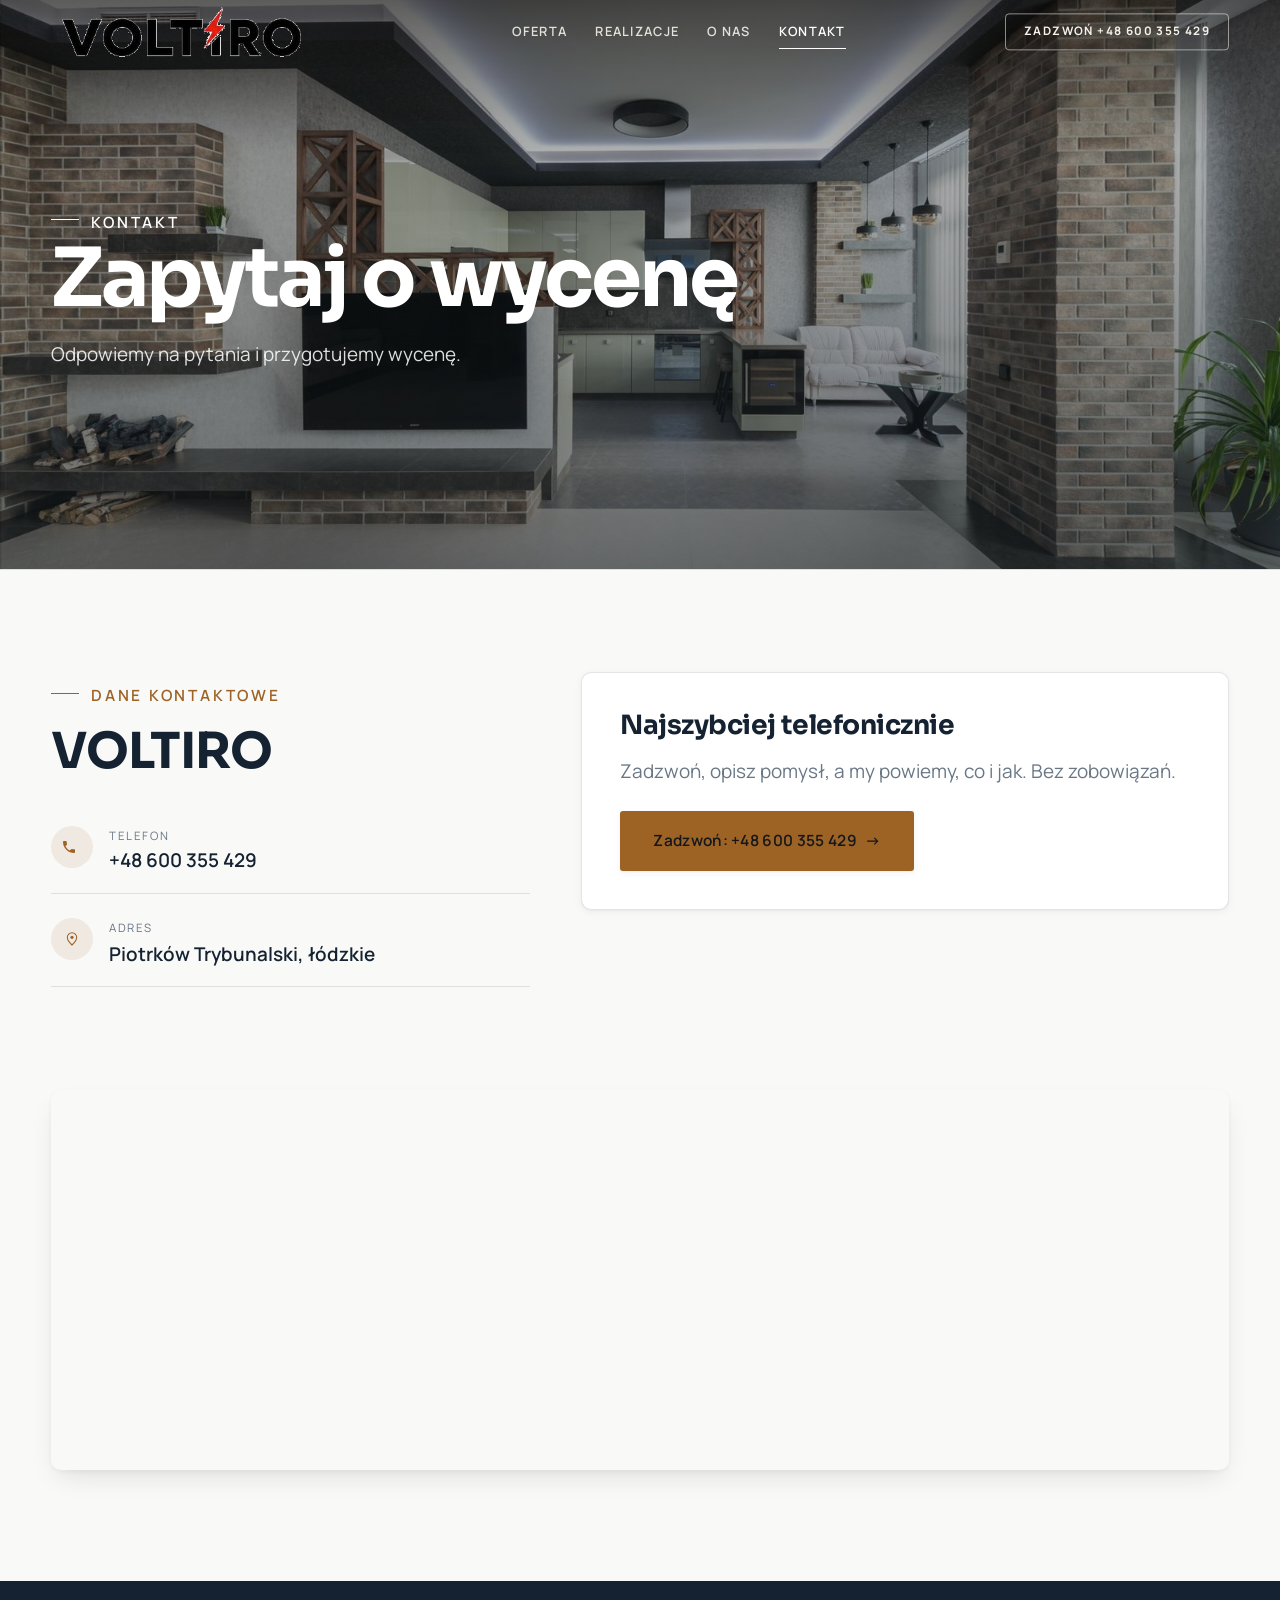
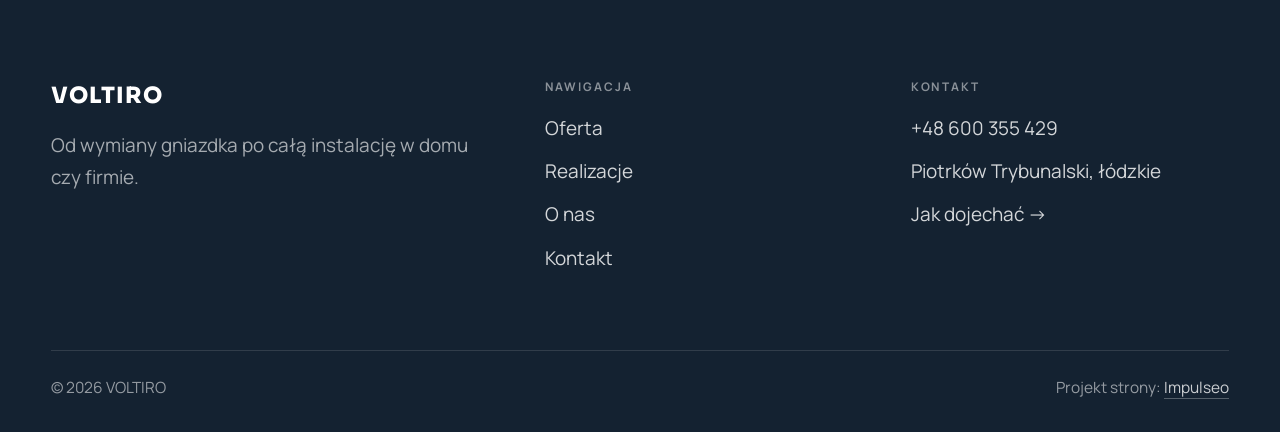
==== commit 6915ef5a: "Stopka: podpis Impulseo z linkiem + poprawka znikajacego napisu w naglowku" ====
--- a/kontakt.html
+++ b/kontakt.html
@@ -82,7 +82,7 @@
     </div>
     <div class="foot-bot">
       <span>© 2026 VOLTIRO</span>
-      <span>Projekt strony: Krzysztof Brzeziński</span>
+      <span>Projekt strony: <a class="foot-credit" href="https://impulseo.pl" target="_blank" rel="noopener">Impulseo</a></span>
     </div>
   </div>
 </footer>
--- a/assets/styles.css
+++ b/assets/styles.css
@@ -1,7 +1,7 @@
 /* ============================================================
    STOLBASZ — premium, architektoniczny B2B fit-out
    Jasna paleta, zero brązu. System wg premium-web-craft.
-   Projekt strony: Krzysztof Brzeziński
+   Projekt strony: Impulseo (impulseo.pl)
    ============================================================ */
 
 :root{
@@ -989,3 +989,19 @@
 
 /* === auto-paleta ze zdjęć klienta (dopasowanie do estetyki socials) === */
 :root{--accent:#9D6325;--accent-d:#774918;--accent-soft:rgba(157,99,37,0.10);--paper:#F9F9F8;--paper-2:#EFEEED;--paper-3:#E8E7E5;}
+
+
+/* ====== IMPULSEO-FIX-20260731 ======================================================
+   1) PODPIS w stopce jest teraz linkiem do impulseo.pl - ma być widocznie klikalny.
+   2) ŻYWY NAGŁÓWEK: warstwa przenikających kadrów (.mt-hero-layer) miała z-index:1, więc
+      lądowała NAD przyciemnieniem hero, a w rodzinie „fachowcy" nawet nad panelem z tekstem
+      (.hf-panel nie miał własnego z-index). Efekt: przy zmianie zdjęcia napis znikał i wracał.
+      Teraz warstwa idzie tam, gdzie zdjęcie tła (z-index:-2), a treść nagłówka dostaje twardy
+      z-index:3. Zmieniają się WYŁĄCZNIE zdjęcia w tle - napis stoi nieruchomo.
+      (hero-cine celowo pominięte: tam img ma z-index:0 i układ był poprawny.) */
+.foot-bot a.foot-credit{color:rgba(255,255,255,.78);text-decoration:none;border-bottom:1px solid rgba(255,255,255,.28)}
+.foot-bot a.foot-credit:hover{color:#fff;border-bottom-color:#fff}
+.hero-fach > img.mt-hero-layer,.hero-gastro > img.mt-hero-layer,.hero-auto > img.mt-hero-layer,
+.hero-dom > img.mt-hero-layer,.hero-studio > img.mt-hero-layer{z-index:-2}
+.hf-panel,.hf-inner,.hd-panel,.hk-panel,.ha-inner,.hs-inner,.hg-inner{position:relative;z-index:3}
+/* ====== koniec IMPULSEO-FIX-20260731 ====== */
